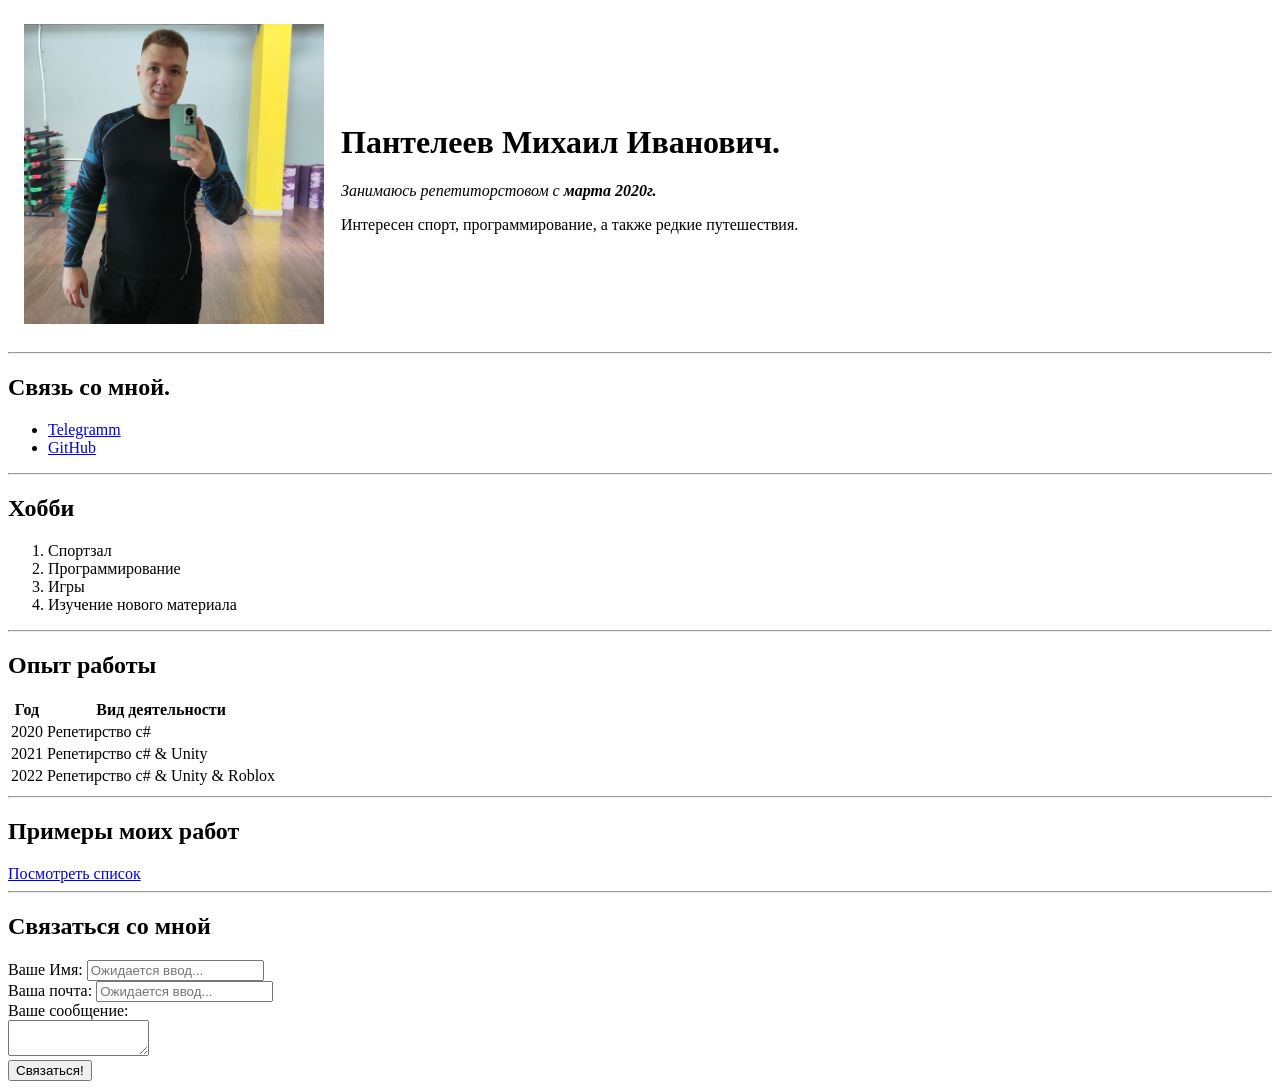
==== index.html @ 4254f36a "Part1" ====
<!DOCTYPE html>

<html>
  <head>
    <meta charset="UTF-8" />
    <title>Resume: Mikhail Panteleev</title>
  </head>
  <body>
    <table cellspacing="15">
      <tr>
        <td>
          <img src="MyPhoto.jpg" width="300" alt="My Photo" />
        </td>
        <td>
          <h1>Пантелеев Михаил Иванович.</h1>
          <p>
            <em>Занимаюсь репетиторстовом с <strong>марта 2020г.</strong></em>
          </p>
          <p>Интересен спорт, программирование, а также редкие путешествия.</p>
        </td>
      </tr>
    </table>

    <hr />

    <h2>Связь со мной.</h2>
    <ul>
      <li><a href="https://t.me/ZeRcooI" target="_blank">Telegramm</a></li>
      <li>
        <a href="https://github.com/ZeRcooI" target="_blank">GitHub</a>
      </li>
    </ul>

    <hr />

    <h2>Хобби</h2>
    <ol>
      <li>Спортзал</li>
      <li>Программирование</li>
      <li>Игры</li>
      <li>Изучение нового материала</li>
    </ol>

    <hr />

    <h2>Опыт работы</h2>
    <table>
      <thead>
        <tr>
          <th>Год</th>
          <th>Вид деятельности</th>
        </tr>
      </thead>
      <tbody>
        <tr>
          <td>2020</td>
          <td>Репетирство c#</td>
        </tr>
        <tr>
          <td>2021</td>
          <td>Репетирство c# & Unity</td>
        </tr>
        <tr>
          <td>2022</td>
          <td>Репетирство c# & Unity & Roblox</td>
        </tr>
      </tbody>
    </table>

    <hr />

    <h2>Примеры моих работ</h2>
    <a href="examplesOfWorks.html">Посмотреть список</a>

    <hr />

    <h2>Связаться со мной</h2>
    <form action="/">
      <label for="name">Ваше Имя:</label>
      <input type="text" id="name" placeholder="Ожидается ввод..." />

      <br />

      <label for="email">Ваша почта:</label>
      <input type="email" id="email" placeholder="Ожидается ввод..." />

      <br />

      <label for="email">Ваше сообщение:</label>

      <br />
      <textarea id="text" rows="2" cols="15"></textarea>

      <br />

      <input type="submit" value="Связаться!" />
    </form>
  </body>
</html>
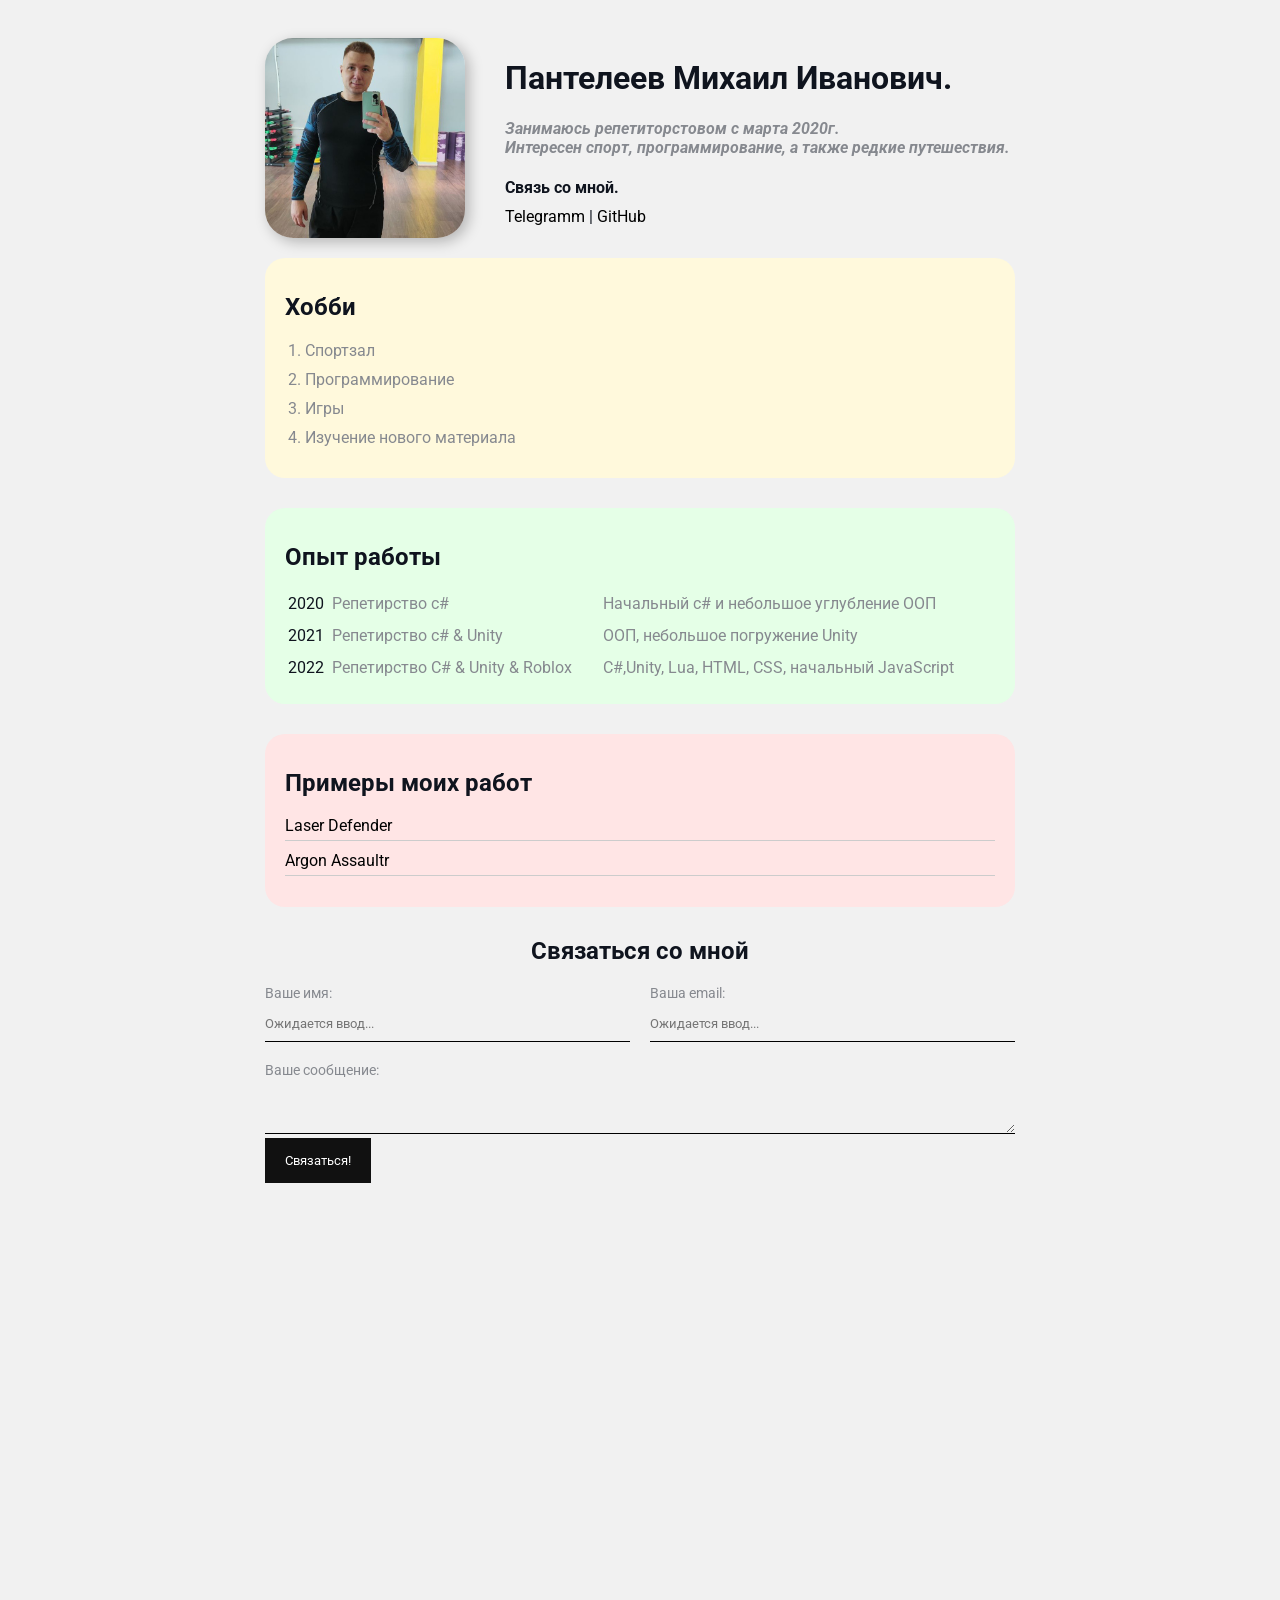
==== commit 068e88e2: "Part2" ====
--- a/index.html
+++ b/index.html
@@ -4,96 +4,105 @@
   <head>
     <meta charset="UTF-8" />
     <title>Resume: Mikhail Panteleev</title>
+    <link rel="stylesheet" href="style.css" />
   </head>
   <body>
-    <table cellspacing="15">
-      <tr>
-        <td>
-          <img src="MyPhoto.jpg" width="300" alt="My Photo" />
-        </td>
-        <td>
+    <div class="container">
+      <div class="info">
+        <img src="MyPhoto.jpg" alt="My Photo" class="avatar" />
+
+        <div class="info-text">
           <h1>Пантелеев Михаил Иванович.</h1>
-          <p>
-            <em>Занимаюсь репетиторстовом с <strong>марта 2020г.</strong></em>
-          </p>
+          <p>Занимаюсь репетиторстовом с <strong>марта 2020г.</strong></p>
           <p>Интересен спорт, программирование, а также редкие путешествия.</p>
-        </td>
-      </tr>
-    </table>
 
-    <hr />
+          <h4>Связь со мной.</h4>
 
-    <h2>Связь со мной.</h2>
-    <ul>
-      <li><a href="https://t.me/ZeRcooI" target="_blank">Telegramm</a></li>
-      <li>
-        <a href="https://github.com/ZeRcooI" target="_blank">GitHub</a>
-      </li>
-    </ul>
+          <a href="https://t.me/ZeRcooI" target="_blank">Telegramm</a>
+          |
+          <a href="https://github.com/ZeRcooI" target="_blank">GitHub</a>
+        </div>
+      </div>
 
-    <hr />
+      <div class="card bg-yellow">
+        <h2>Хобби</h2>
+        <ol class="list">
+          <li>Спортзал</li>
+          <li>Программирование</li>
+          <li>Игры</li>
+          <li>Изучение нового материала</li>
+        </ol>
+      </div>
 
-    <h2>Хобби</h2>
-    <ol>
-      <li>Спортзал</li>
-      <li>Программирование</li>
-      <li>Игры</li>
-      <li>Изучение нового материала</li>
-    </ol>
+      <div class="card bg-green">
+        <h2>Опыт работы</h2>
+        <table class="table">
+          <tbody>
+            <tr>
+              <td>2020</td>
+              <td>Репетирство c#</td>
+              <td>Начальный c# и небольшое углубление ООП</td>
+            </tr>
+            <tr>
+              <td>2021</td>
+              <td>Репетирство c# & Unity</td>
+              <td>ООП, небольшое погружение Unity</td>
+            </tr>
+            <tr>
+              <td>2022</td>
+              <td>Репетирство C# & Unity & Roblox</td>
+              <td>C#,Unity, Lua, HTML, CSS, начальный JavaScript</td>
+            </tr>
+          </tbody>
+        </table>
+      </div>
 
-    <hr />
+      <div class="card bg-red">
+        <h2>Примеры моих работ</h2>
+        <ul class="link-list">
+          <li>
+            <a href="https://github.com/ZeRcooI/Laser-Defender" target="_blank"
+              >Laser Defender</a
+            >
+          </li>
+          <li>
+            <a href="https://github.com/ZeRcooI/Argon-Assault" target="_blank"
+              >Argon Assaultr</a
+            >
+          </li>
+        </ul>
+      </div>
 
-    <h2>Опыт работы</h2>
-    <table>
-      <thead>
-        <tr>
-          <th>Год</th>
-          <th>Вид деятельности</th>
-        </tr>
-      </thead>
-      <tbody>
-        <tr>
-          <td>2020</td>
-          <td>Репетирство c#</td>
-        </tr>
-        <tr>
-          <td>2021</td>
-          <td>Репетирство c# & Unity</td>
-        </tr>
-        <tr>
-          <td>2022</td>
-          <td>Репетирство c# & Unity & Roblox</td>
-        </tr>
-      </tbody>
-    </table>
+      <div class="contact">
+        <h2>Связаться со мной</h2>
 
-    <hr />
+        <form action="/">
+          <div class="row">
+            <div class="form-group">
+              <label for="name">Ваше имя:</label>
+              <input type="text" id="name" placeholder="Ожидается ввод..." />
+            </div>
 
-    <h2>Примеры моих работ</h2>
-    <a href="examplesOfWorks.html">Посмотреть список</a>
+            <div class="form-group">
+              <label for="email">Ваша email:</label>
+              <input type="email" id="email" placeholder="Ожидается ввод..." />
+            </div>
+          </div>
 
-    <hr />
+          <div class="form-group">
+            <label for="email">Ваше сообщение:</label>
+            <textarea id="text" rows="2" cols="15"></textarea>
+          </div>
 
-    <h2>Связаться со мной</h2>
-    <form action="/">
-      <label for="name">Ваше Имя:</label>
-      <input type="text" id="name" placeholder="Ожидается ввод..." />
+          <input class="buttom" type="submit" value="Связаться!" />
+        </form>
+      </div>
 
-      <br />
+      <div class="position">
+        <div class="box"></div>
+      </div>
+    </div>
 
-      <label for="email">Ваша почта:</label>
-      <input type="email" id="email" placeholder="Ожидается ввод..." />
-
-      <br />
-
-      <label for="email">Ваше сообщение:</label>
-
-      <br />
-      <textarea id="text" rows="2" cols="15"></textarea>
-
-      <br />
-
-      <input type="submit" value="Связаться!" />
-    </form>
+    <div style="margin-bottom: 500px"></div>
   </body>
 </html>
--- a/style.css
+++ b/style.css
@@ -0,0 +1,221 @@
+@import url("https://fonts.googleapis.com/css2?family=Roboto&display=swap");
+
+body {
+  background-color: #f1f1f1;
+  color: #0f141e;
+
+  font-size: 16px;
+  font-weight: normal;
+  font-family: "Roboto", sans-serif;
+
+  /* font: normal 16px "Roboto", sans-serif; */
+
+  /* font-family: Cambria, Cochin, Georgia, Times, "Times New Roman", serif; */
+}
+
+a {
+  color: black;
+  text-decoration: none;
+}
+
+a:hover {
+  text-decoration: underline;
+}
+
+a:active {
+  color: blue;
+}
+
+a:visited {
+  color: gray;
+}
+
+.avatar {
+  width: 200px;
+  border-radius: 28px;
+  box-shadow: 4px 4px 14px rgba(0, 0, 0, 0.25);
+}
+
+.info {
+  display: flex;
+  margin-bottom: 20px;
+}
+
+@media (max-width: 700px) {
+  .info {
+    text-align: center;
+    display: block;
+  }
+}
+
+.info-text {
+  margin-left: 40px;
+}
+
+.info-text h4 {
+  margin-bottom: 10px;
+}
+
+.info p {
+  color: #86898f;
+  margin: 0;
+  font-style: italic;
+  font-weight: bold;
+  text-decoration: none;
+  /* text-transform: uppercase; */
+  /* letter-spacing: 5px; */
+  /* word-spacing: 42px; */
+}
+
+/* Box Model */
+.container {
+  padding-top: 30px;
+  max-width: 750px;
+  margin: auto;
+}
+
+.bg-yellow {
+  background: #fff9dc;
+}
+
+.bg-green {
+  background: #e5ffe7;
+}
+
+.bg-red {
+  background: #ffe5e5;
+}
+
+.card {
+  padding: 15px 20px;
+  margin-bottom: 20px;
+  border-radius: 20px;
+}
+
+.card {
+  margin-bottom: 30px;
+}
+
+.list {
+  padding: 0 20px;
+}
+
+.list li {
+  color: #86898f;
+  margin-bottom: 10px;
+}
+
+.table {
+  width: 100%;
+}
+
+.table td {
+  padding-bottom: 10px;
+}
+
+.table td:nth-child(2),
+.table td:nth-child(3) {
+  color: #86898f;
+}
+
+/* .table tr:nth-child(odd) {
+  background: red;
+} */
+
+.link-list {
+  list-style: none;
+  padding: 0;
+}
+
+.link-list li {
+  margin-bottom: 10px;
+  padding-bottom: 5px;
+  border-bottom: 1px solid #ccc;
+}
+
+.contact h2 {
+  text-align: center;
+}
+
+.form-group label {
+  display: block;
+  font-size: 14px;
+  color: #86898f;
+}
+
+.form-group input,
+.form-group textarea {
+  width: 100%;
+  box-sizing: border-box;
+  border: none;
+  background: transparent;
+  border-bottom: 1px solid black;
+  color: #000;
+  padding: 15px 0 10px;
+  outline: none;
+  font-family: inherit;
+}
+
+.row {
+  display: flex;
+  margin-bottom: 20px;
+}
+
+.row > .form-group {
+  width: 50%;
+  margin-right: 20px;
+}
+
+.row > .form-group:last-child {
+  margin-right: 0px;
+}
+
+.buttom {
+  background: #111;
+  padding: 15px 20px;
+  color: #fff;
+  border: 0;
+  font-family: inherit;
+  cursor: pointer;
+}
+
+.buttom:hover {
+  opacity: 0.9;
+}
+
+/* Position */
+
+/* .position {
+  position: relative;
+  border: 4px solid black;
+  margin-top: 40px;
+  padding: 20px;
+  height: 300px;
+}
+
+.box {
+  position: absolute;
+  bottom: 0;
+  width: 50px;
+  height: 50px;
+  background-color: lightcoral;
+} */
+
+/* .social {
+  background: green;
+  padding: 15px 20px 25px 30px;
+  margin: 20px;
+  border: 5px solid red;
+  border-bottom-style: dotted;
+  border-top-width: 15px;
+}
+
+.box-model > div {
+  float: left;
+  background: #000;
+  height: 200px;
+  border: 4px solid red;
+  width: 25%;
+
+  box-sizing: border-box;
+} */
